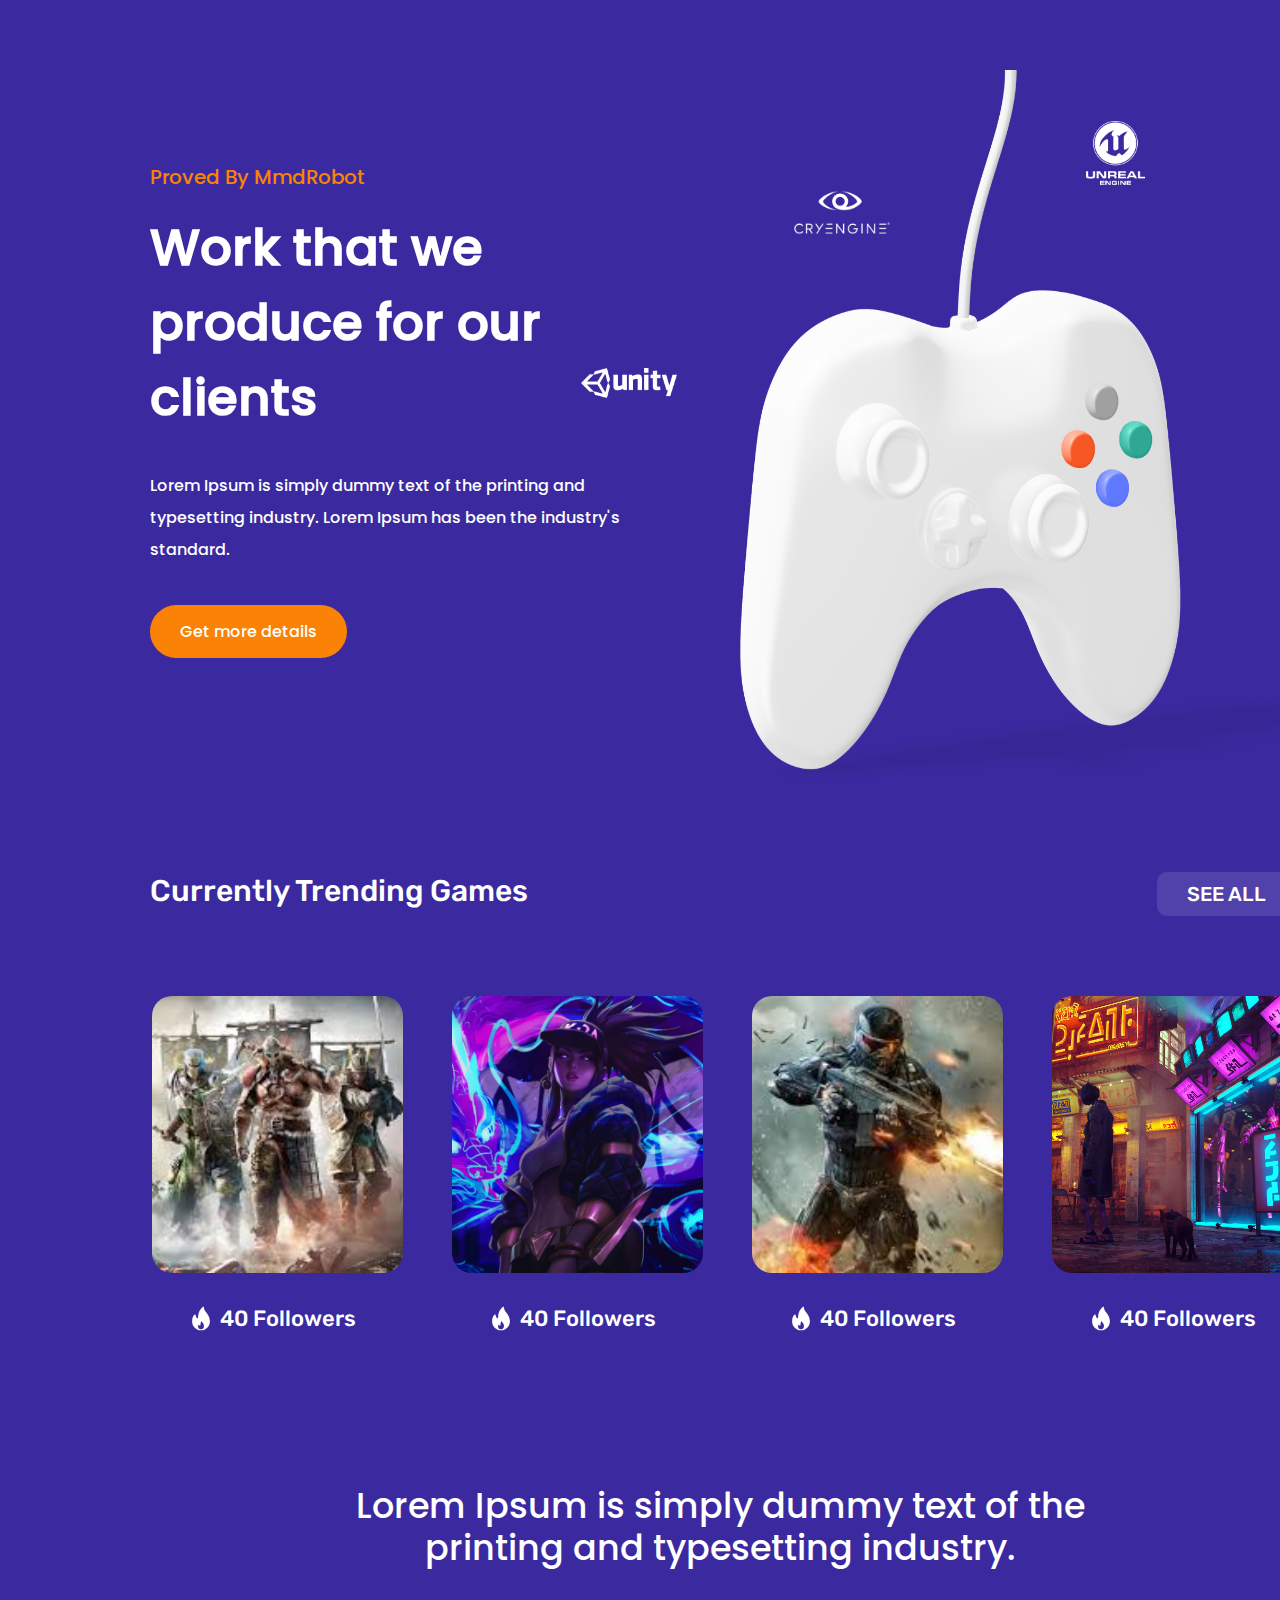
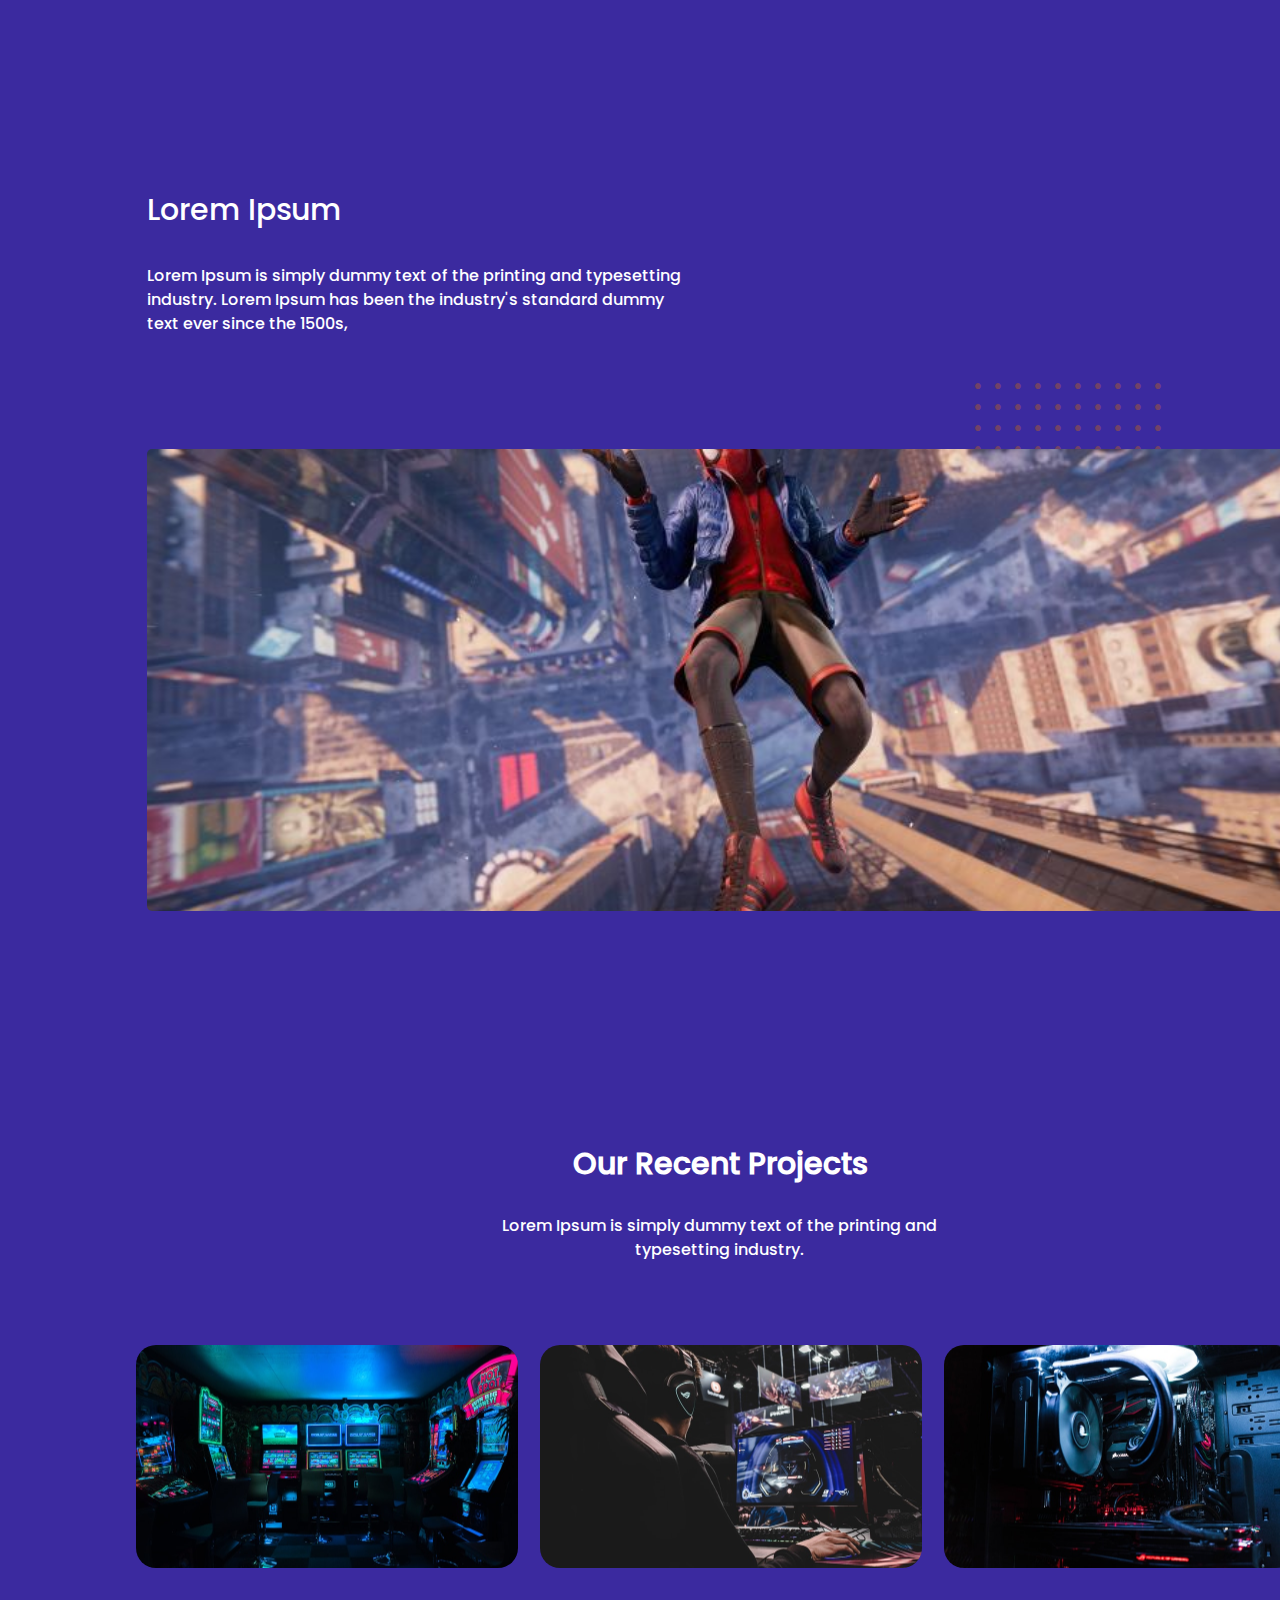
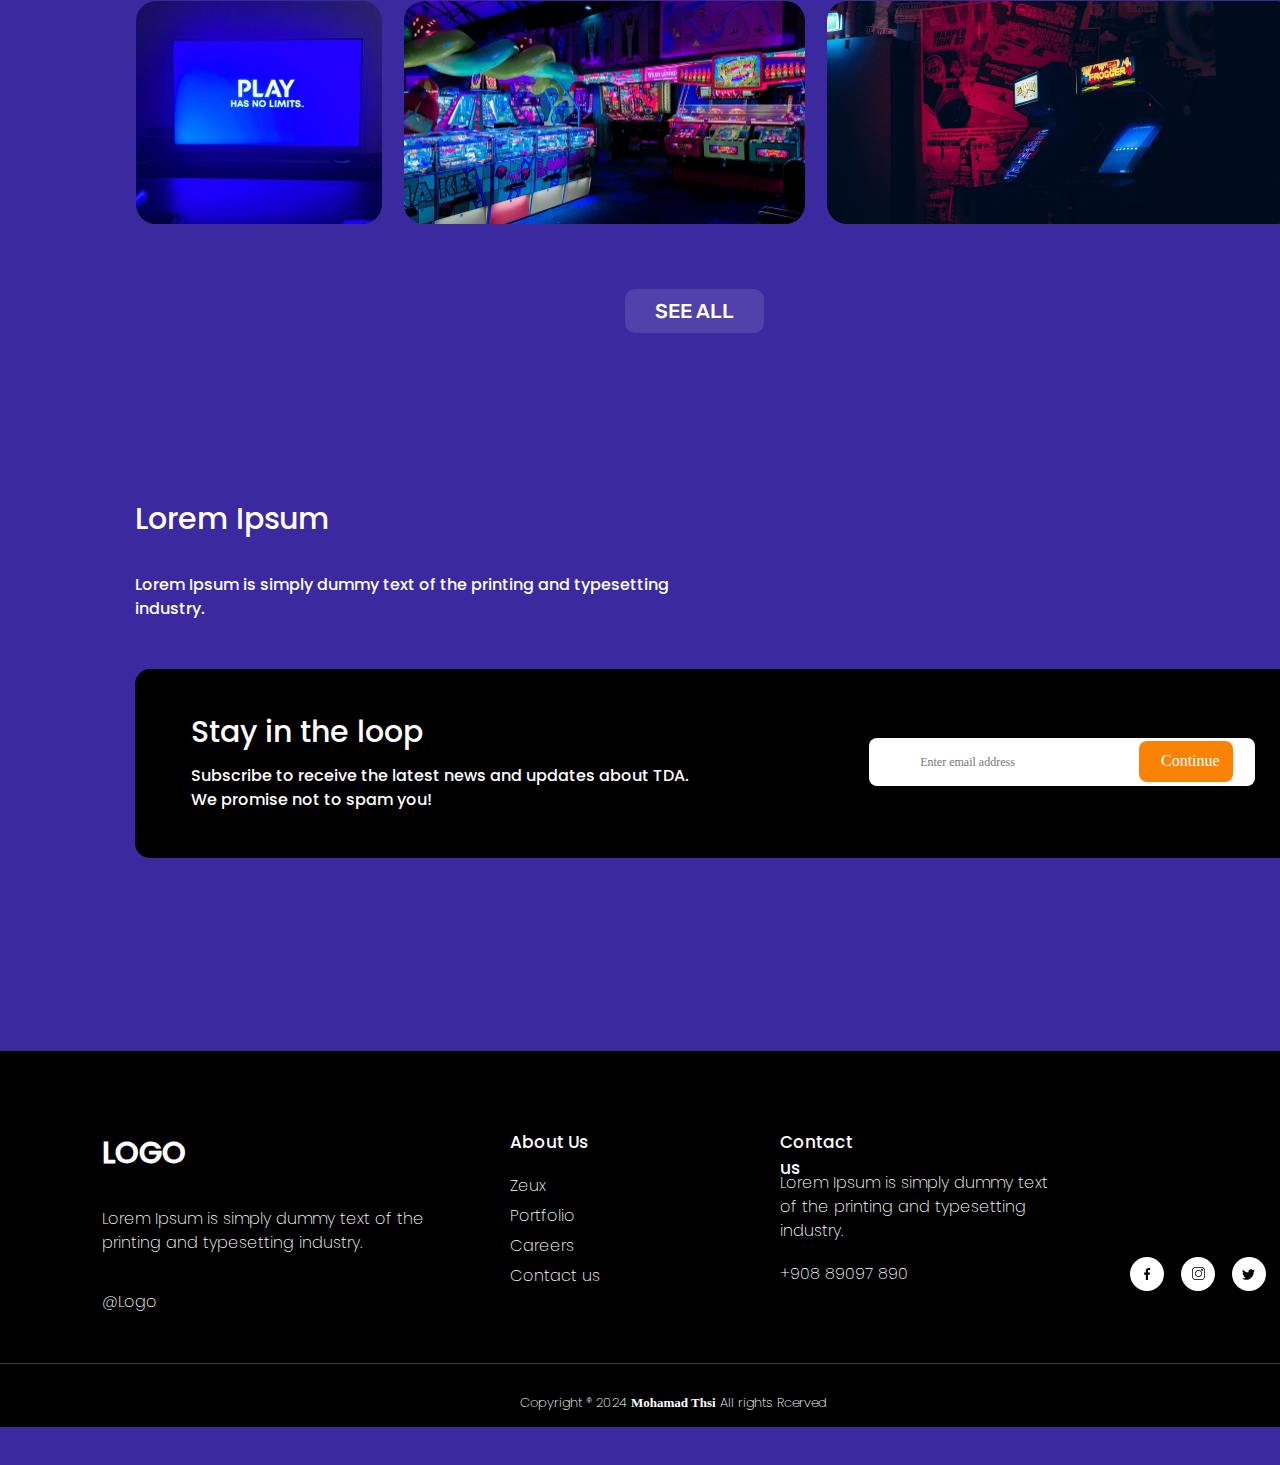
==== index.html @ c3be257c ".pre-content and joy-1 img fixed for sm-md+small changes" ====
<!DOCTYPE html>
<html lang="en">
<head>
    <meta charset="UTF-8"/>
    <meta name="viewport" content="width=device-width, initial-scale=1.0"/>
    <!-- description -->
    <meta name="description" content="html practice, a game website using css for style"/>
    <!-- link style -->
    <link rel="stylesheet" href="https://cdn.jsdelivr.net/npm/bootstrap@5.3.3/dist/css/bootstrap.min.css">
    <link rel="stylesheet" href="styles/style.css">
    <!-- favicon -->
    <link rel="shortcut icon" href="assets/images/joy_stick%201.png" type="image/png">
    <title>GAMiFY</title>
</head>
<body>
<header>
    <!--<div class="container">
        <div class="d-flex justify-content-md-around align-items-center">
            <h1 id="logo" style="font-size: 32px">LOGO</h1>
            <img class="menu-button-md" src="assets/images/document.png" alt="Image">
            <ul class="my-list" style="margin-top: -38px">
                <li class="my-nav"><a href="index.html" style="text-decoration: none; color: white">Home</a>
                    <img class="selected" src="assets/images/active-bar.svg">
                </li>
                <li class="my-nav"><a href="games.html" style="text-decoration: none; color: white">Games</a></li>
                <li class="my-nav">AboutUs</li>
                <li class="my-nav">News</li>
            </ul>
            <p id="theme" style="bottom: 40px">Light</p>
        </div>
    </div>-->
    <!--<img class="selected" src="assets/images/active-bar.svg">-->
    <ul class="my-list" style="margin-top: -38px">
        <li class="my-nav d-none d-lg-block">
            <a href="index.html" style="text-decoration: none; color: white">Home</a>
        </li>
        <li class="my-nav d-none d-lg-block"><a href="games.html" style="text-decoration: none; color: white">Games</a>
        </li>
        <li class="my-nav d-none d-lg-block">AboutUs</li>
        <li class="my-nav d-none d-lg-block">News</li>
    </ul>
    <p id="theme" style="bottom: 40px">Light</p>
</header>

<div class="pre-sm-md pre-content">
    <p class="sp-md sp-sm" id="sponsoring" style="font-weight: 500">Proved By MmdRobot</p>
    <h1 id="heading" style="font-weight: bold; line-height: 1.5;">Work that we produce for our clients</h1>
    <section>Lorem Ipsum is simply dummy text of the printing and typesetting industry. Lorem Ipsum has been the
        industry's standard.
    </section>
    <a href="games.html" class="more-sm more-details">Get more details</a>
</div>

<img class="d-none d-lg-inline" src="assets/images/unity%201.png" alt="unity-1" id="unity-1">
<img class="d-none d-lg-inline" src="assets/images/cry%201.png" alt="cry-1" id="cry-1">
<img class="d-none d-lg-inline" src="assets/images/unreal%201.png" alt="unreal-1" id="unreal-1">
<img class="d-none d-md-inline joy-1" src="assets/images/joy_stick%201.png" alt="joy-1" id="joy-1">

<div class="trend">
    <p id="trend-text">Currently Trending Games</p>
    <a href="#" class="more trend-more">SEE ALL</a>
</div>

<div class="trending-games">
    <ul>
        <li>
            <img src="assets/images/trend1.jpg" alt="game1" class="trend-game-img">
            <article>
                <img src="assets/images/Vector.svg" alt="fire" class="fire">
                <p class="followers">40 Followers</p>
            </article>
        </li>
        <li>
            <img src="assets/images/trend2.jpg" alt="game2" class="trend-game-img">
            <article>
                <img src="assets/images/Vector.svg" alt="fire" class="fire">
                <p class="followers">40 Followers</p>
            </article>
        </li>
        <li>
            <img src="assets/images/trend3.jpg" alt="game3" class="trend-game-img">
            <article>
                <img src="assets/images/Vector.svg" alt="fire" class="fire">
                <p class="followers">40 Followers</p>
            </article>
        </li>
        <li>
            <img src="assets/images/trend4.jpg" alt="game4" class="trend-game-img" style="margin-right: 0;">
            <article>
                <img src="assets/images/Vector.svg" alt="fire" class="fire">
                <p class="followers">40 Followers</p>
            </article>
        </li>
    </ul>
</div>

<h1 class="middle-text">Lorem Ipsum is simply dummy text of the printing and typesetting industry.</h1>
<div class="textbox">
    <p class="head">Lorem Ipsum</p>
    <p class="paragraph">Lorem Ipsum is simply dummy text of the printing and typesetting industry. Lorem Ipsum has been
        the industry's standard dummy text ever since the 1500s,</p>
</div>

<div class="random-dots">
    <p class="dot">. . . . . . . . . .</p>
    <p class="dot">. . . . . . . . . .</p>
    <p class="dot">. . . . . . . . . .</p>
    <p class="dot">. . . . . . . . . .</p>
    <p class="dot">. . . . . . . . . .</p>
    <p class="dot">. . . . . . . . . .</p>
</div>
<img src="assets/images/spiderman.jpg" alt="spiderman" class="middle-page-img">

<div class="last-content">
    <main class="textbox">
        <h1 class="head" style="font-weight: 700">Our Recent Projects</h1>
        <section class="paragraph">Lorem Ipsum is simply dummy text of the printing and typesetting industry.</section>
    </main>
    <div class="last-content-img">
        <section class="first-row">
            <img src="assets/images/project1.jpg" alt="1" id="img1">
            <img src="assets/images/project2.jpg" alt="2" id="img2">
            <img src="assets/images/project3.jpg" alt="3" id="img3">
        </section>
        <section class="sec-row">
            <img src="assets/images/project4.jpg" alt="4" id="img4">
            <img src="assets/images/project5.jpg" alt="5" id="img5">
            <img src="assets/images/project6.jpg" alt="6" id="img6">
        </section>
    </div>
    <a href="#" class="more last-content-more-detail">SEE ALL</a>
</div>

<div class="my-container">
    <div class="textbox" id="txt-1">
        <p class="head">Lorem Ipsum</p>
        <p class="paragraph">Lorem Ipsum is simply dummy text of the printing and typesetting industry.</p>
    </div>

    <div class="my-box">
        <section class="textbox" id="txt1">
            <p class="head alternate">Stay in the loop</p>
            <p class="paragraph">Subscribe to receive the latest news and updates about TDA.<br> We promise not to spam
                you!</p>
        </section>

        <div class="email">
            <form action="#">
                <label for="email">
                    <input type="email" name="email" id="email" class="write" placeholder="Enter email address"
                           style="font-size: 12px">
                </label>
                <input type="submit" value="Continue" class="my-btn">
            </form>
        </div>
    </div>
</div>

<footer>
    <div class="footer-coloumns">
        <ul class="footer-col">
            <li class="head" style="font-weight: bold">LOGO</li>
            <li class="paragrapgh phg-1">Lorem Ipsum is simply dummy text of the printing and typesetting industry.</li>
            <li class="paragrapgh phg-2">@Logo</li>
        </ul>
        <ul class="footer-sec-col">
            <li class="head alternate-2">About Us</li>
            <li class="paragraph phg-3">Zeux</li>
            <li class="paragraph phg-3">Portfolio</li>
            <li class="paragraph phg-3">Careers</li>
            <li class="paragraph phg-3">Contact us</li>
        </ul>
        <ul class="footer-third-col">
            <li class="head alternate-2 alter-size">Contact us</li>
            <li class="paragraph phg-4">Lorem Ipsum is simply dummy text of the printing and typesetting industry.</li>
            <li class="paragraph phg-5">+908 89097 890</li>
        </ul>
        <div class="footer-fourth-col">
            <svg class="facebook" width="62" height="62" viewBox="0 0 62 62" fill="none"
                 xmlns="http://www.w3.org/2000/svg">
                <g filter="url(#filter0_d_7_2706)">
                    <circle cx="31.0007" cy="27" r="17" fill="white"/>
                </g>
                <g clip-path="url(#clip0_7_2706)">
                    <path d="M32.9992 22.9925H34.0947V21.0845C33.9057 21.0585 33.2557 21 32.4987 21C30.9192 21 29.8372 21.9935 29.8372 23.8195V25.5H28.0942V27.633H29.8372V33H31.9742V27.6335H33.6467L33.9122 25.5005H31.9737V24.031C31.9742 23.4145 32.1402 22.9925 32.9992 22.9925Z"
                          fill="black"/>
                </g>
                <defs>
                    <filter id="filter0_d_7_2706" x="0.000732422" y="0" width="62" height="62"
                            filterUnits="userSpaceOnUse" color-interpolation-filters="sRGB">
                        <feFlood flood-opacity="0" result="BackgroundImageFix"/>
                        <feColorMatrix in="SourceAlpha" type="matrix" values="0 0 0 0 0 0 0 0 0 0 0 0 0 0 0 0 0 0 127 0"
                                       result="hardAlpha"/>
                        <feOffset dy="4"/>
                        <feGaussianBlur stdDeviation="7"/>
                        <feColorMatrix type="matrix" values="0 0 0 0 0 0 0 0 0 0 0 0 0 0 0 0 0 0 0.15 0"/>
                        <feBlend mode="normal" in2="BackgroundImageFix" result="effect1_dropShadow_7_2706"/>
                        <feBlend mode="normal" in="SourceGraphic" in2="effect1_dropShadow_7_2706" result="shape"/>
                    </filter>
                    <clipPath id="clip0_7_2706">
                        <rect width="12" height="12" fill="white" transform="translate(25.0007 21)"/>
                    </clipPath>
                </defs>
            </svg>
            <svg class="instagram" width="62" height="62" viewBox="0 0 62 62" fill="none"
                 xmlns="http://www.w3.org/2000/svg">
                <g filter="url(#filter0_d_7_2710)">
                    <circle cx="31.0007" cy="27" r="17" fill="white"/>
                </g>
                <g clip-path="url(#clip0_7_2710)">
                    <path d="M34.4817 20H28.5197C26.5793 20 25.0007 21.5786 25.0007 23.519V29.4811C25.0007 31.4214 26.5793 33 28.5197 33H34.4818C36.4221 33 38.0007 31.4214 38.0007 29.4811V23.519C38.0007 21.5786 36.4221 20 34.4817 20V20ZM37.2386 29.4811C37.2386 31.0012 36.0019 32.2379 34.4817 32.2379H28.5197C26.9995 32.2379 25.7628 31.0012 25.7628 29.4811V23.519C25.7628 21.9988 26.9995 20.7621 28.5197 20.7621H34.4818C36.0019 20.7621 37.2386 21.9988 37.2386 23.519V29.4811Z"
                          fill="black"/>
                    <path d="M31.5006 22.9454C29.5406 22.9454 27.946 24.54 27.946 26.5C27.946 28.46 29.5406 30.0546 31.5006 30.0546C33.4607 30.0546 35.0552 28.46 35.0552 26.5C35.0552 24.54 33.4607 22.9454 31.5006 22.9454ZM31.5006 29.2925C29.9609 29.2925 28.7082 28.0398 28.7082 26.5C28.7082 24.9603 29.9609 23.7075 31.5006 23.7075C33.0404 23.7075 34.2931 24.9603 34.2931 26.5C34.2931 28.0398 33.0404 29.2925 31.5006 29.2925Z"
                          fill="black"/>
                    <path d="M35.1402 21.683C34.561 21.683 34.0898 22.1543 34.0898 22.7334C34.0898 23.3126 34.561 23.7838 35.1402 23.7838C35.7194 23.7838 36.1906 23.3126 36.1906 22.7334C36.1906 22.1542 35.7194 21.683 35.1402 21.683ZM35.1402 23.0216C34.9813 23.0216 34.852 22.8923 34.852 22.7334C34.852 22.5744 34.9813 22.4452 35.1402 22.4452C35.2992 22.4452 35.4285 22.5744 35.4285 22.7334C35.4285 22.8923 35.2992 23.0216 35.1402 23.0216Z"
                          fill="black"/>
                </g>
                <defs>
                    <filter id="filter0_d_7_2710" x="0.000732422" y="0" width="62" height="62"
                            filterUnits="userSpaceOnUse" color-interpolation-filters="sRGB">
                        <feFlood flood-opacity="0" result="BackgroundImageFix"/>
                        <feColorMatrix in="SourceAlpha" type="matrix" values="0 0 0 0 0 0 0 0 0 0 0 0 0 0 0 0 0 0 127 0"
                                       result="hardAlpha"/>
                        <feOffset dy="4"/>
                        <feGaussianBlur stdDeviation="7"/>
                        <feColorMatrix type="matrix" values="0 0 0 0 0 0 0 0 0 0 0 0 0 0 0 0 0 0 0.15 0"/>
                        <feBlend mode="normal" in2="BackgroundImageFix" result="effect1_dropShadow_7_2710"/>
                        <feBlend mode="normal" in="SourceGraphic" in2="effect1_dropShadow_7_2710" result="shape"/>
                    </filter>
                    <clipPath id="clip0_7_2710">
                        <rect width="13" height="13" fill="white" transform="translate(25.0007 20)"/>
                    </clipPath>
                </defs>
            </svg>
            <svg class="twitter" width="62" height="62" viewBox="0 0 62 62" fill="none"
                 xmlns="http://www.w3.org/2000/svg">
                <g filter="url(#filter0_d_7_2717)">
                    <circle cx="31.0007" cy="27" r="17" fill="white"/>
                </g>
                <g clip-path="url(#clip0_7_2717)">
                    <path d="M37.0007 23.4692C36.5173 23.6812 36.0022 23.8218 35.4651 23.8901C36.0176 23.5602 36.4393 23.0418 36.6375 22.417C36.1224 22.7241 35.5537 22.9411 34.9475 23.0621C34.4584 22.5413 33.7613 22.2188 33.0008 22.2188C31.5253 22.2188 30.3374 23.4164 30.3374 24.8846C30.3374 25.0958 30.3553 25.2989 30.3992 25.4923C28.1835 25.3842 26.2229 24.3223 24.9059 22.7046C24.6759 23.1036 24.541 23.5602 24.541 24.0518C24.541 24.9748 25.0164 25.7929 25.7249 26.2666C25.2967 26.2585 24.8766 26.1342 24.5207 25.9384C24.5207 25.9465 24.5207 25.9571 24.5207 25.9676C24.5207 27.2627 25.4445 28.3385 26.656 28.5863C26.439 28.6456 26.2026 28.6741 25.9572 28.6741C25.7866 28.6741 25.6144 28.6643 25.4527 28.6286C25.798 29.684 26.7779 30.4599 27.943 30.4851C27.0362 31.1944 25.8849 31.6218 24.6385 31.6218C24.42 31.6218 24.2104 31.6121 24.0007 31.5852C25.1813 32.3466 26.5804 32.7812 28.0892 32.7812C32.9935 32.7812 35.6747 28.7188 35.6747 25.1974C35.6747 25.0796 35.6707 24.9658 35.665 24.8529C36.1939 24.4775 36.6384 24.0087 37.0007 23.4692Z"
                          fill="black"/>
                </g>
                <defs>
                    <filter id="filter0_d_7_2717" x="0.000732422" y="0" width="62" height="62"
                            filterUnits="userSpaceOnUse" color-interpolation-filters="sRGB">
                        <feFlood flood-opacity="0" result="BackgroundImageFix"/>
                        <feColorMatrix in="SourceAlpha" type="matrix" values="0 0 0 0 0 0 0 0 0 0 0 0 0 0 0 0 0 0 127 0"
                                       result="hardAlpha"/>
                        <feOffset dy="4"/>
                        <feGaussianBlur stdDeviation="7"/>
                        <feColorMatrix type="matrix" values="0 0 0 0 0 0 0 0 0 0 0 0 0 0 0 0 0 0 0.15 0"/>
                        <feBlend mode="normal" in2="BackgroundImageFix" result="effect1_dropShadow_7_2717"/>
                        <feBlend mode="normal" in="SourceGraphic" in2="effect1_dropShadow_7_2717" result="shape"/>
                    </filter>
                    <clipPath id="clip0_7_2717">
                        <rect width="13" height="13" fill="white" transform="translate(24.0007 21)"/>
                    </clipPath>
                </defs>
            </svg>
            <svg class="linkedin" width="62" height="62" viewBox="0 0 62 62" fill="none"
                 xmlns="http://www.w3.org/2000/svg">
                <g filter="url(#filter0_d_7_2724)">
                    <circle cx="31.0007" cy="27" r="17" fill="white"/>
                </g>
                <g clip-path="url(#clip0_7_2724)">
                    <path d="M35.9981 32V31.9996H36.0008V27.9653C36.0008 25.9917 35.5759 24.4714 33.2687 24.4714C32.1595 24.4714 31.4152 25.0801 31.1113 25.6571H31.0792V24.6557H28.8916V31.9996H31.1695V28.3631C31.1695 27.4057 31.351 26.4799 32.5367 26.4799C33.705 26.4799 33.7224 27.5725 33.7224 28.4246V32H35.9981Z"
                          fill="black"/>
                    <path d="M25.1821 24.6561H27.4628V32H25.1821V24.6561Z" fill="black"/>
                    <path d="M26.3216 21C25.5924 21 25.0007 21.5917 25.0007 22.3209C25.0007 23.0501 25.5924 23.6542 26.3216 23.6542C27.0509 23.6542 27.6426 23.0501 27.6426 22.3209C27.6421 21.5917 27.0504 21 26.3216 21V21Z"
                          fill="black"/>
                </g>
                <defs>
                    <filter id="filter0_d_7_2724" x="0.000732422" y="0" width="62" height="62"
                            filterUnits="userSpaceOnUse" color-interpolation-filters="sRGB">
                        <feFlood flood-opacity="0" result="BackgroundImageFix"/>
                        <feColorMatrix in="SourceAlpha" type="matrix" values="0 0 0 0 0 0 0 0 0 0 0 0 0 0 0 0 0 0 127 0"
                                       result="hardAlpha"/>
                        <feOffset dy="4"/>
                        <feGaussianBlur stdDeviation="7"/>
                        <feColorMatrix type="matrix" values="0 0 0 0 0 0 0 0 0 0 0 0 0 0 0 0 0 0 0.15 0"/>
                        <feBlend mode="normal" in2="BackgroundImageFix" result="effect1_dropShadow_7_2724"/>
                        <feBlend mode="normal" in="SourceGraphic" in2="effect1_dropShadow_7_2724" result="shape"/>
                    </filter>
                    <clipPath id="clip0_7_2724">
                        <rect width="11" height="11" fill="white" transform="translate(25.0007 21)"/>
                    </clipPath>
                </defs>
            </svg>
        </div>
    </div>
    <hr class="custom-hr">
    <p class="copy">Copyright ® 2024 <span class="copy-head">Mohamad Thsi</span> All rights Rcerved</p>
</footer>
</body>
</html>
---- styles/style.css ----
/* 1. don't modify this style */
* {
    padding: 0;
    margin: 0;

    box-sizing: border-box;
}

/* 2. we use :root for default variables */
:root {
    /* --"somekey-attr": "somevalue" i.e : */
    --primary: #3B2A9F;
    --primary-100: #5141AA;
    --bg-gradiant: #3B2A9F;
    --secondary: #FA8305;
    --brown: #1C140F;
    --black-700: #000;
}

@font-face {
    font-family: Poppins-ExLight;
    src: url("/assets/fonts/someFont/Poppins-ExtraLight.ttf");
}

@font-face {
    font-family: Poppins-medium;
    src: url("/assets/fonts/Poppins-Medium.ttf") format('truetype');
}

@font-face {
    font-family: Poppins-bold;
    src: url("/assets/fonts/Poppins-Bold.ttf") format('truetype');
}

@font-face {
    font-family: Poppins-semi-Bold;
    src: url("/assets/fonts/Poppins-SemiBold.ttf") format('truetype');
}

@font-face {
    font-family: Poppins-light;
    src: url("/assets/fonts/Poppins-Light.ttf");
}

@font-face {
    font-family: Rubik;
    src: url("/assets/fonts/static/Rubik-Medium.ttf");
}

body {
    font-family: Poppins-medium, serif;
    background-color: var(--bg-gradiant);
    color: white;
    width: 1440px;
    margin: 0 auto;
}

.joy-1 {
    position: absolute;
    height: 710px;
    width: 634px;
    left: 740px;
    top: 70px;
}

#unity-1 {
    position: relative;
    bottom: 250px;
    width: 96px;
    height: 30px;
    right: 100px;
}

#cry-1 {
    width: 101px;
    height: 99px;
    position: relative;
    bottom: 420px;
    left: 10px;
}

#unreal-1 {
    width: 59px;
    height: 64px;
    position: relative;
    bottom: 480px;
    left: 200px;
}

header {
    height: 100px;
}

#logo {
    font-family: Poppins-bold;
    width: 81.93px;
    height: 45px;
    margin-top: 25px;
    margin-left: 60px;
    color: white;
    display: flex;
}

.my-list {
    display: flex;
    margin-left: 675px;
    width: 505.41px;
    height: 24.2px;
}

.my-nav {
    font-family: Poppins-ExLight;
    display: inline;
    color: white;
    margin-right: 88px;
    width: 140px;
    height: 41.34px;
}

.selected{
    position: relative;
    bottom: 12px;
    right: 14px;
}

#theme {
    width: 81px;
    height: 20px;
    padding: 10px 25px;
    border-radius: 6px;
    display: inline;
    position: relative;
    left: 1247px;
    bottom: 25px;
    font-size: 13px;
    color: white;
    background-color: var(--secondary);
    font-family: Poppins-ExLight;
}

.pre-content {
    margin-top: 100px;
    margin-left: 150px;
    width: 527px;
    height: 510px;
    display: inline-block;
}

#sponsoring {
    color: var(--secondary);
    margin-bottom: 18px;
    font-size: 20px;
}

#heading {
    width: 480px;
    height: 235px;
    font-size: 50px;
}

.pre-content section {
    font-size: 16px;
    width: 530px;
    height: 100px;
    margin-top: 25px;
    margin-bottom: 50px;
    padding-right: 50px;
    line-height: 2;
}

.pre-content .more-details {
    font-size: 16px;
    border-radius: 30px;
    color: white;
    padding: 15px 30px;
    background-color: var(--secondary);
    text-decoration: none;
}

.trend {
    margin-top: 180px;
    margin-left: 150px;
    margin-bottom: 60px;
}



#trend-text {
    font-family: Rubik, serif;
    font-size: 30px;
    line-height: 58px;
    display: inline-block;
}

.more {
    font-family: Rubik, serif;
    font-size: 20px;
    padding: 10px 30px;
    border-radius: 10px;
    text-decoration: none;
    color: white;
    background-color: var(--primary-100);
    margin-left: 625px;
}

.trending-games {
    margin-left: 150px;
}

.trending-games li {
    display: inline-block;
    margin-right: 75px;
}

.trend-game-img {
    width: 251px;
    height: 277px;
    border-radius: 20px;
    object-fit: cover;
    object-position: center center;
    transition: opacity 1s ease;
    margin-left: -30px;
}

article {
    display: flex;
    align-items: center;
    margin: 25px 10px;
}

.fire {
    margin-right: 10px;
    margin-top: -17px;
    width: 18px;
    height: 25px;
    transition: transform 1s ease;
}

.followers {
    font-family: Rubik, serif;
    font-size: 22px;
    line-height: 41px;
}

.trending-games article:hover .fire {
    transform: scale(1.2);
    transition: transform 1s ease;
}

.trend-game-img:hover {
    opacity: 0.5;
}

.middle-text {
    font-family: Poppins-medium, serif;
    font-size: 35px;
    text-align: center;
    margin-top: 105px;
    width: 826px;
    height: 132px;
    margin-left: 307px;
}

.textbox {
    width: 545px;
    height: 173px;
    margin-top: 170px;
    margin-left: 147px;
}

.head {
    font-size: 30px;
    margin-bottom: 32px;
}

.paragrapgh {
    font-family: Poppins-ExLight, serif;
    font-size: 16px;
    width: 545px;
    height: 101px;
}

.random-dots {
    color: #DC700059;
    width: 196px;
    height: 154px;
    display: inline-block;
    margin-left: 973px;
    font-size: 40px;
}

.dot {
    height: 20px;
    margin-top: -15px;
}

.middle-page-img {
    width: 1146px;
    height: 462px;
    margin-left: 147px;
    position: relative;
    bottom: 65px;
    object-fit: cover;
    object-position: center center;
    border-radius: 5px;
}

.last-content main {
    width: 497px;
    height: 128px;
    text-align: center;
    margin-left: 471px;
}

.last-content .paragrapgh {
    width: 497px;
    height: 57px;
}

.last-content-img {
    margin: 71px 134px 72px 136px;
}

#img1 {
    width: 382px;
    height: 223px;
    border-radius: 20px;
    margin-right: 18px;
    object-fit: cover;
}

#img2 {
    width: 382px;
    height: 223px;
    border-radius: 20px;
    margin-right: 18px;
    object-fit: cover;
}

#img3 {
    width: 352px;
    height: 223px;
    border-radius: 20px;
    object-fit: cover;
}

.first-row {
    margin-bottom: 33px;

}

#img4 {
    width: 246px;
    height: 223px;
    border-radius: 20px;
    margin-right: 18px;
    object-fit: cover;
}

#img5 {
    width: 401px;
    height: 223px;
    margin-right: 18px;
    border-radius: 20px;
    object-fit: cover;
}

#img6 {
    width: 469px;
    height: 223px;
    border-radius: 20px;
    object-fit: cover;
}

.last-content-more-detail {
    margin-bottom: 105px;
}

.my-container {
    width: 1170px;
    height: 392px;
    margin-left: 135px;
    margin-bottom: 163px;
}

#txt-1 {
    margin-left: unset;
}

.my-box {
    background-color: black;
    width: 1170px;
    height: 189px;
    border-radius: 15px;
}

.my-box .textbox {
    margin: 40px 134px 42px 56px;
    width: 636px;
    height: 107px;
    display: inline-block;
}

.alternate {
    margin-bottom: 10px;
}

.email {
    width: 385.68px;
    height: 48px;
    border-radius: 8px;
    background-color: white;
    margin-left: 734px;
    margin-top: -120px;
}

#email {
    text-align: center;
    font-family: Poppins, serif;
    width: 155px;
    height: 20px;
    margin: 14px 90px 14px 21px;
    border: none;
}

.my-btn {
    font-family: Poppins, serif;
    padding: 8px 13.5px 9px 22px;
    border: none;
    border-radius: 8px;
    color: white;
    background-color: var(--secondary);
}

footer {
    background-color: var(--black-700);
    width: 1440px;
    height: 376px;
}

.footer-coloumns {
    width: 1440px;
    height: 161px;
    padding-top: 79px;
    margin-left: 70px;
}

.footer-col, .footer-sec-col, .footer-third-col, .footer-third-col, .footer-fourth-col {
    list-style: none;
    display: inline-block;
    vertical-align: top;
}

.paragrapgh.phg-1 {
    width: 372px;
    height: 58px;
    margin-bottom: 25px;
}

.paragrapgh.phg-2 {
    width: 196px;
    height: 23px;
}

.alternate-2 {
    font-size: 17px;
    width: 78px;
    height: 26px;
    margin-bottom: 15px;
}

.alter-size {
    width: 94px;
}

.footer-sec-col {
    margin-right: 144px;
}

.phg-3 {
    font-size: 16px;
    line-height: 30px;
    font-family: Poppins-ExLight;
}

.phg-4 {
    width: 282px;
    height: 76px;
    font-family: Poppins-ExLight;
    margin-bottom: 15px;
}

.phg-5 {
    font-family: Poppins-ExLight;
    width: 141px;
    height: 28px;
}

.footer-fourth-col {
    margin-top: 117px;
    margin-left: 50px;
}

.facebook, .instagram, .twitter, .linkedin {
    margin-right: -15px;
}

.copy {
    font-family: Poppins-ExLight;
    width: 323px;
    height: 25px;
    margin: 29px 522px 29px 520px;
    font-size: 13px;
}

.copy-head {
    font-family: Poppins;
    font-weight: bold;
    font-size: 13px;
}

.custom-hr {
    margin-top: 151px;
}

@media (min-width: 768px) and (max-width: 992px){
    .pre-sm-md {
        text-align: center;
        margin-top: 803px;
        margin-left: 525px;
    }
    .sp-md{
        padding-right: 60px;
    }
    .more-sm{
        margin-right: 60px;
    }
    .joy-1{
        left: 545px;
    }
}

@media (max-width: 767.98px){
    .pre-sm-md {
        text-align: center;
        margin-left: 525px;
    }
    .sp-md{
        padding-right: 60px;
    }
    .more-sm{
        margin-right: 60px;
    }
}
/*Full Width (1440px)*/
/*@media (max-width: 1440px) {
    body {
        width: 1440px;
        margin: 0 auto;
    }
}

!* Main width (1140px) *!
@media (max-width: 1140px) {
    body {
        width: 1440px;
        margin: 0 auto;
    }
}*/
/* good luck */
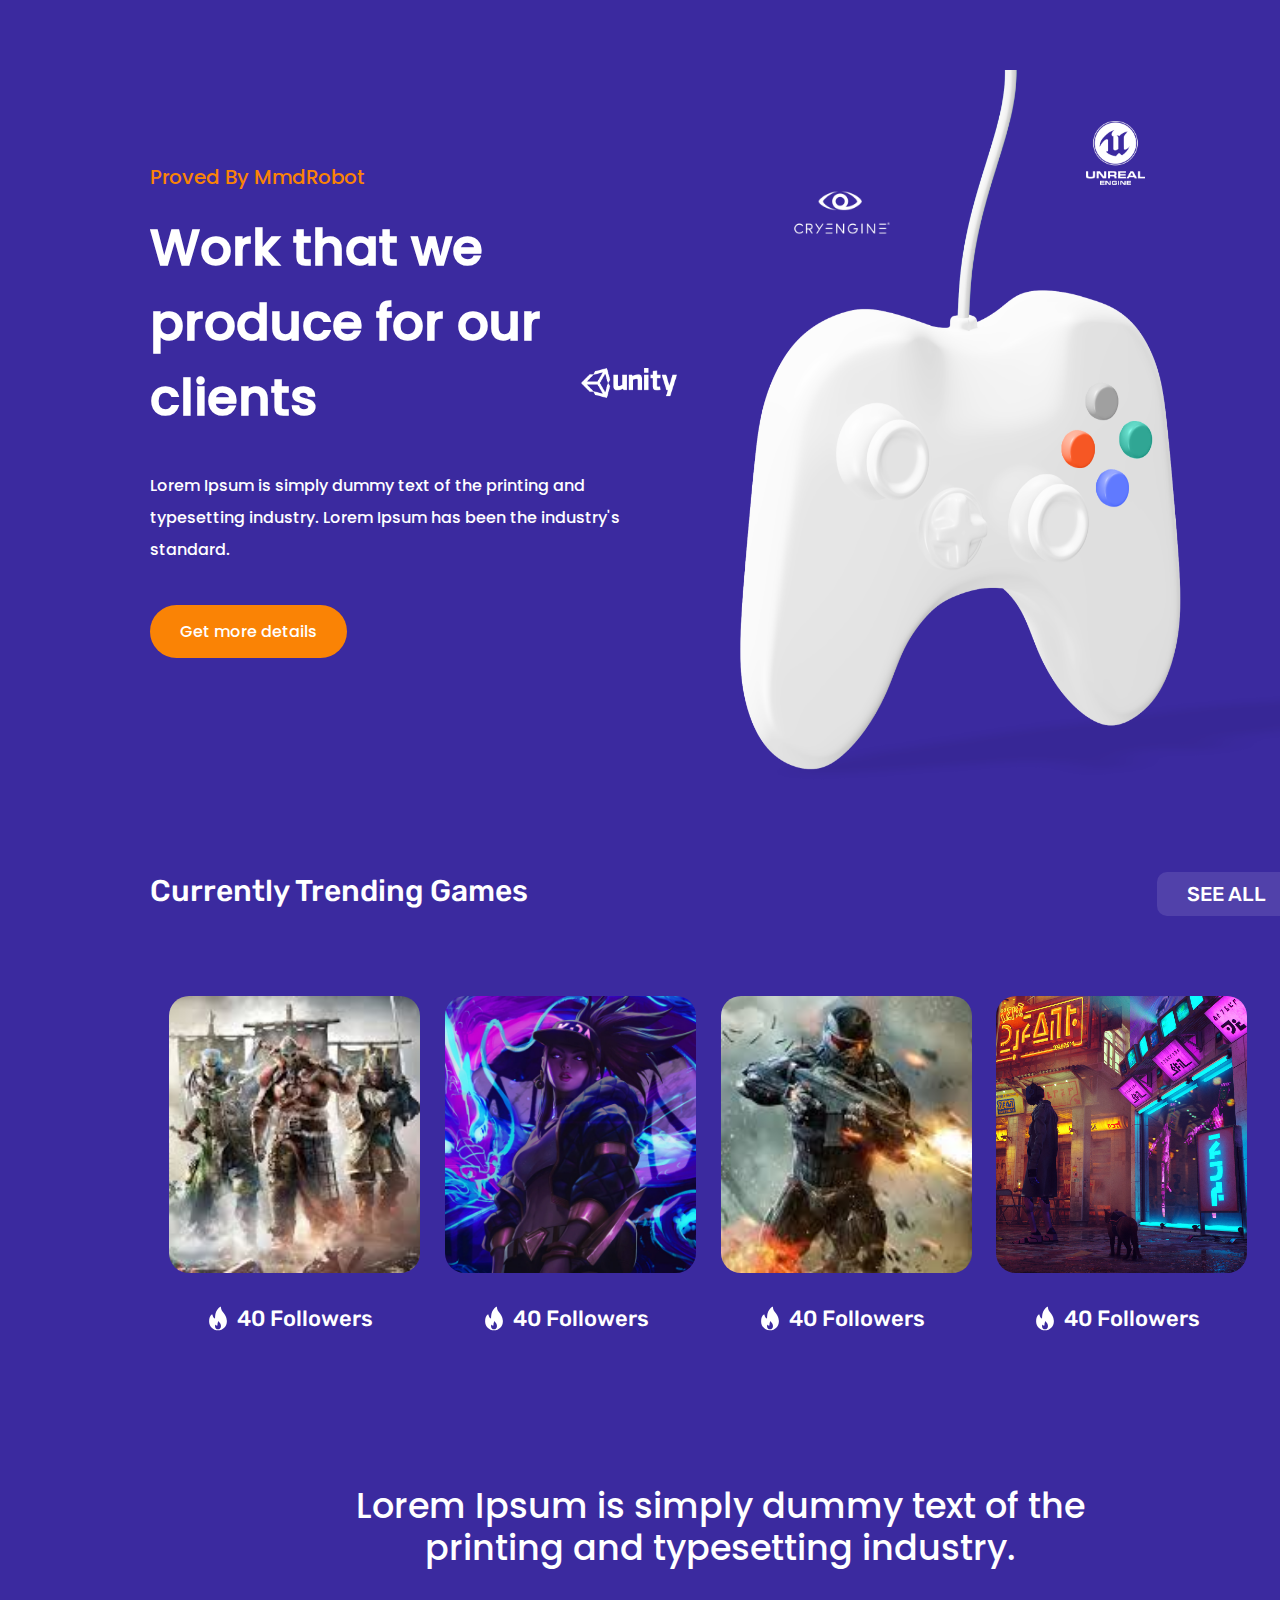
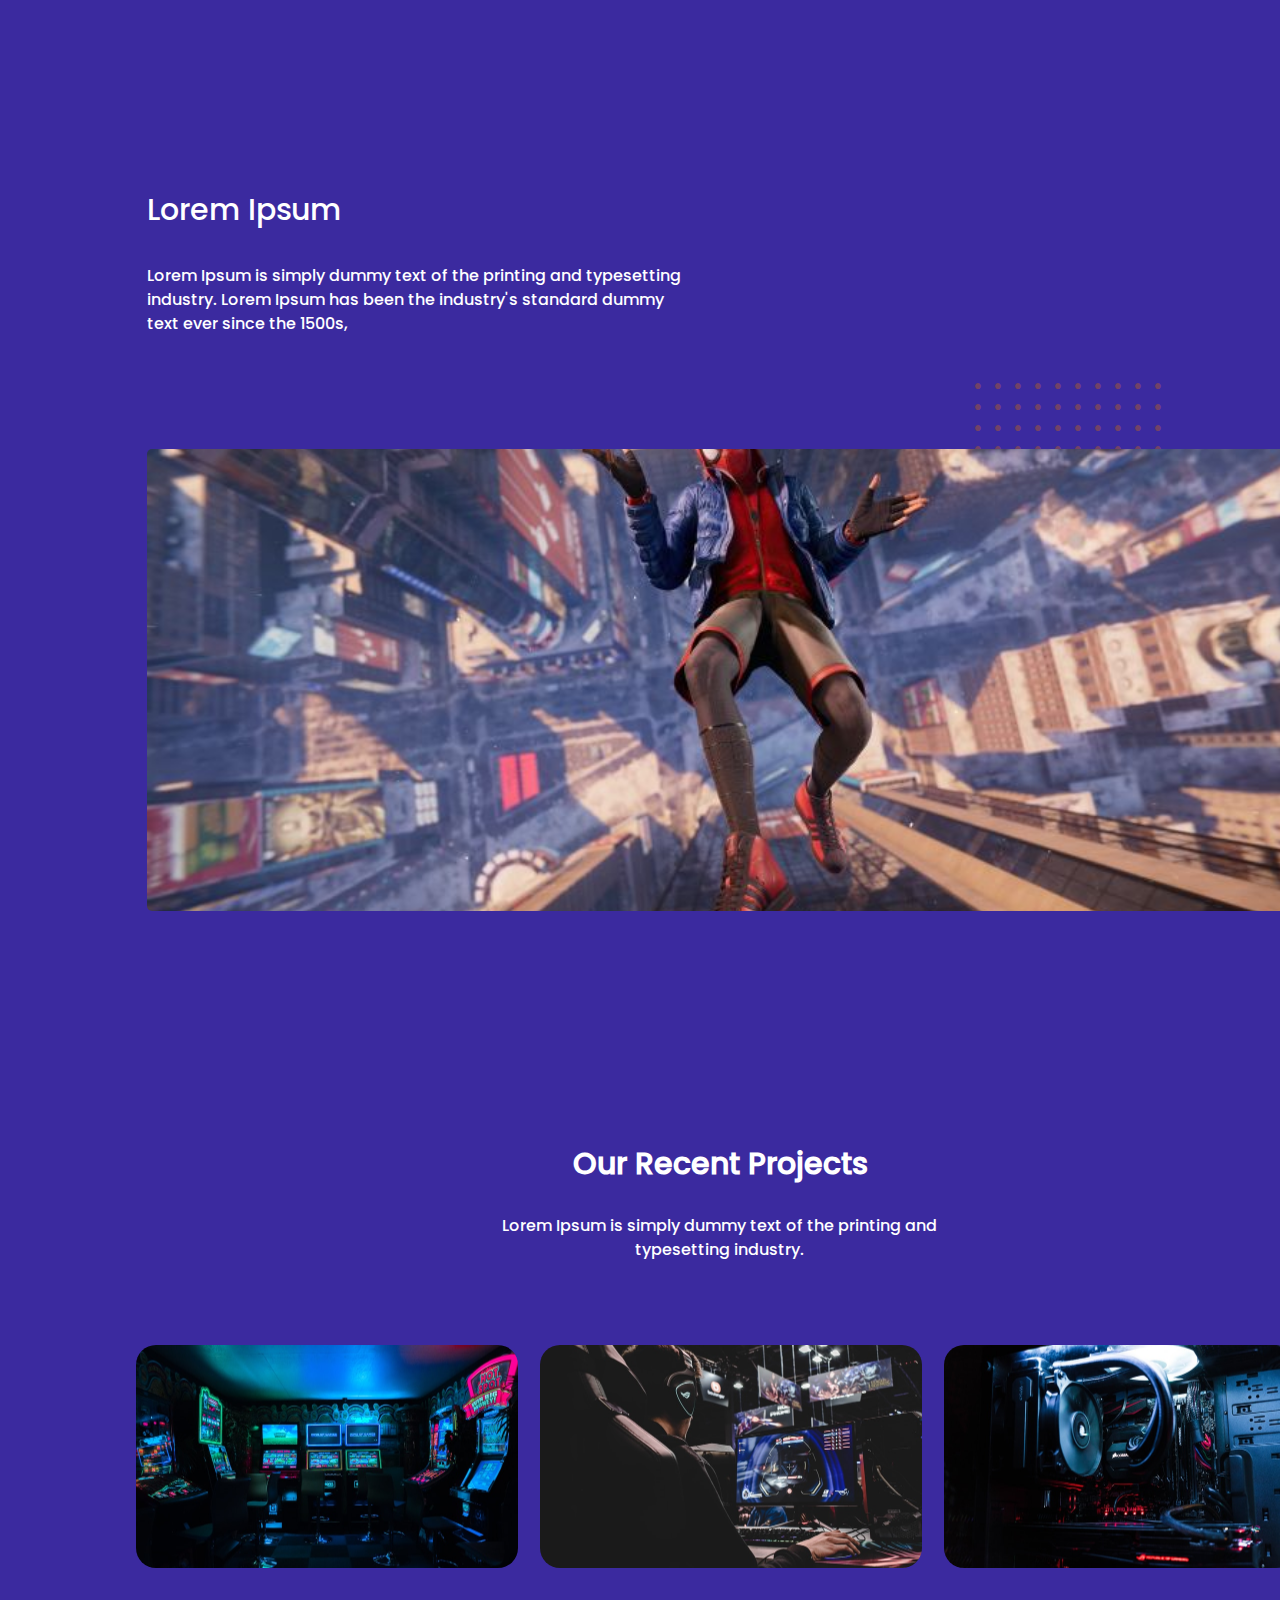
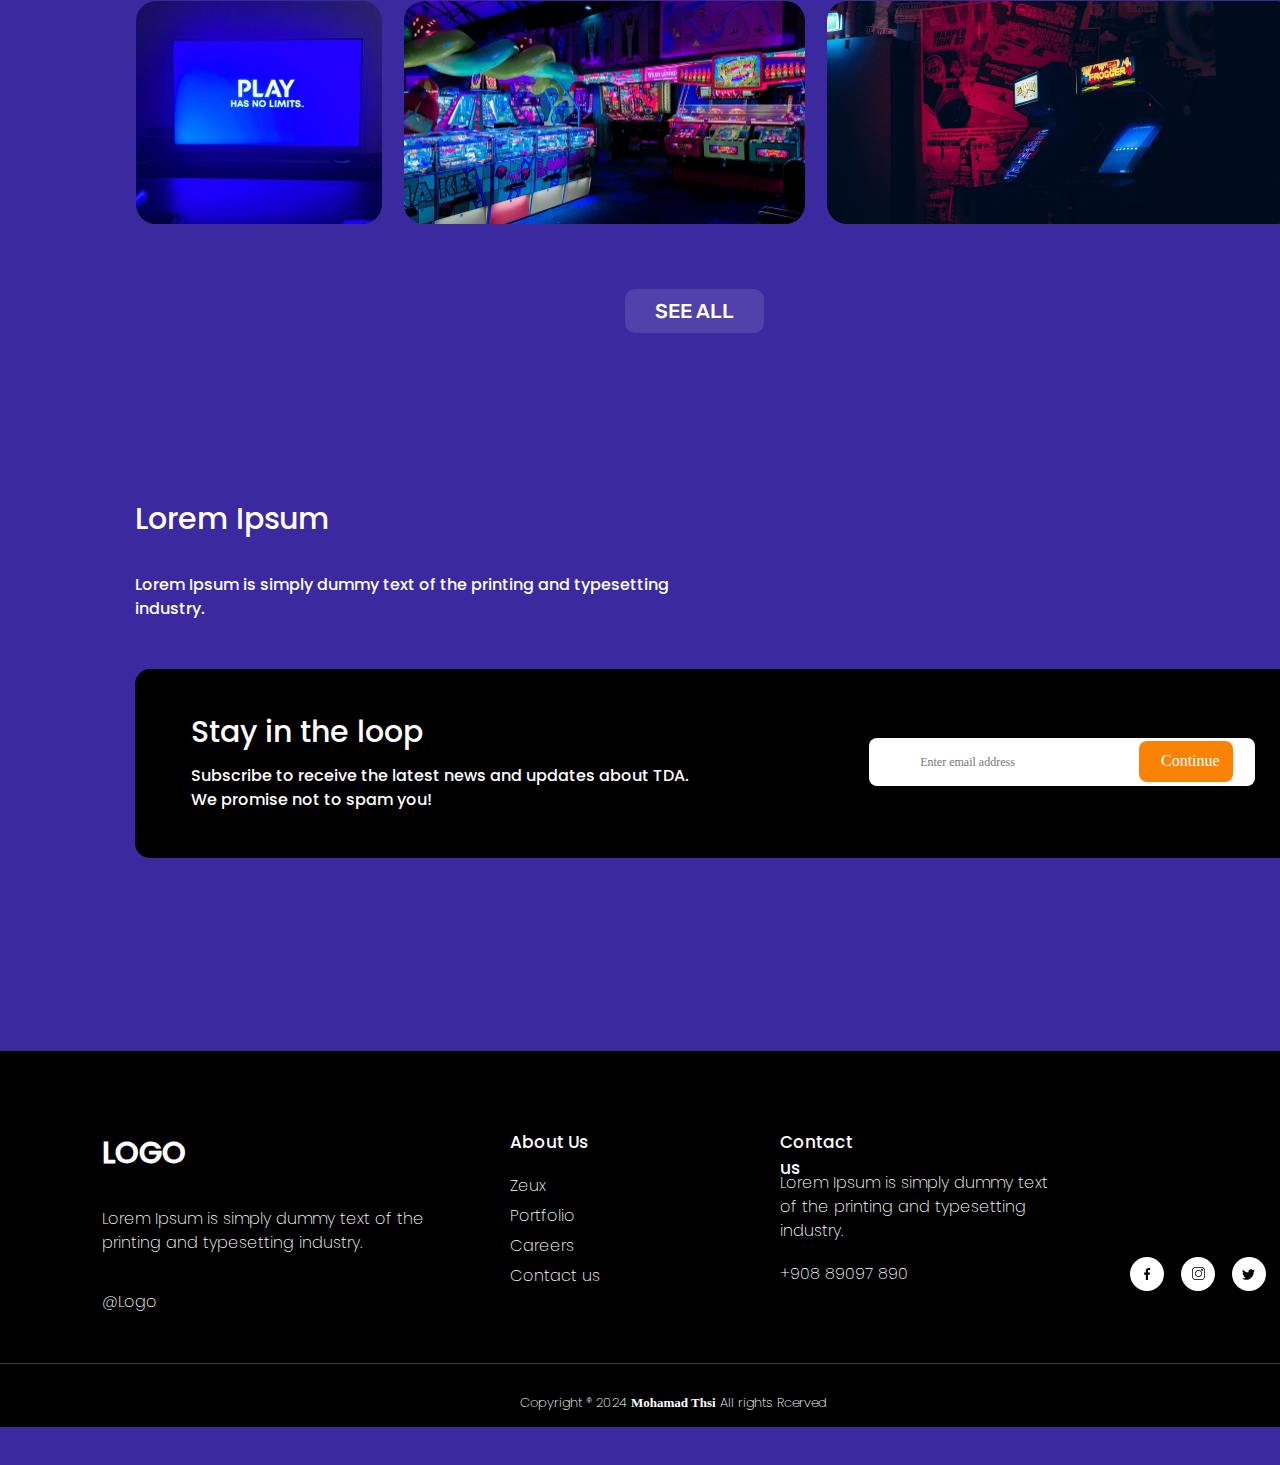
==== commit 7f988f22: ".trending-games responsive" ====
--- a/index.html
+++ b/index.html
@@ -57,41 +57,49 @@
 <img class="d-none d-md-inline joy-1" src="assets/images/joy_stick%201.png" alt="joy-1" id="joy-1">
 
 <div class="trend">
-    <p id="trend-text">Currently Trending Games</p>
-    <a href="#" class="more trend-more">SEE ALL</a>
-</div>
-
-<div class="trending-games">
-    <ul>
-        <li>
-            <img src="assets/images/trend1.jpg" alt="game1" class="trend-game-img">
-            <article>
-                <img src="assets/images/Vector.svg" alt="fire" class="fire">
-                <p class="followers">40 Followers</p>
-            </article>
-        </li>
-        <li>
-            <img src="assets/images/trend2.jpg" alt="game2" class="trend-game-img">
-            <article>
-                <img src="assets/images/Vector.svg" alt="fire" class="fire">
-                <p class="followers">40 Followers</p>
-            </article>
-        </li>
-        <li>
-            <img src="assets/images/trend3.jpg" alt="game3" class="trend-game-img">
-            <article>
-                <img src="assets/images/Vector.svg" alt="fire" class="fire">
-                <p class="followers">40 Followers</p>
-            </article>
-        </li>
-        <li>
-            <img src="assets/images/trend4.jpg" alt="game4" class="trend-game-img" style="margin-right: 0;">
-            <article>
-                <img src="assets/images/Vector.svg" alt="fire" class="fire">
-                <p class="followers">40 Followers</p>
-            </article>
-        </li>
-    </ul>
+    <p class="trend-sm-md" id="trend-text">Currently Trending Games</p>
+    <a href="#" class="more trend-more d-none d-lg-inline">SEE ALL</a>
+</div>
+
+<div class="container">
+    <div class="row trending-games">
+        <div class="col-md-6 col-lg-3 element-gap">
+            <div class="trend-game-items">
+                <img src="assets/images/trend1.jpg" alt="game1" class="trend-game-img">
+                <article>
+                    <img src="assets/images/Vector.svg" alt="fire" class="fire">
+                    <p class="followers">40 Followers</p>
+                </article>
+            </div>
+        </div>
+        <div class="col-md-6 col-lg-3 element-gap">
+            <div class="trend-game-items">
+                <img src="assets/images/trend2.jpg" alt="game2" class="trend-game-img">
+                <article>
+                    <img src="assets/images/Vector.svg" alt="fire" class="fire">
+                    <p class="followers">40 Followers</p>
+                </article>
+            </div>
+        </div>
+        <div class="col-md-6 col-lg-3 element-gap">
+            <div class="trend-game-items">
+                <img src="assets/images/trend3.jpg" alt="game3" class="trend-game-img">
+                <article>
+                    <img src="assets/images/Vector.svg" alt="fire" class="fire">
+                    <p class="followers">40 Followers</p>
+                </article>
+            </div>
+        </div>
+        <div class="col-md-6 col-lg-3 element-gap">
+            <div class="trend-game-items">
+                <img src="assets/images/trend4.jpg" alt="game4" class="trend-game-img" style="margin-right: 0;">
+                <article>
+                    <img src="assets/images/Vector.svg" alt="fire" class="fire">
+                    <p class="followers">40 Followers</p>
+                </article>
+            </div>
+        </div>
+    </div>
 </div>
 
 <h1 class="middle-text">Lorem Ipsum is simply dummy text of the printing and typesetting industry.</h1>
--- a/styles/style.css
+++ b/styles/style.css
@@ -523,7 +523,7 @@
     margin-top: 151px;
 }
 
-@media (min-width: 768px) and (max-width: 992px){
+@media (min-width: 768px) and (max-width: 991.98px){
     .pre-sm-md {
         text-align: center;
         margin-top: 803px;
@@ -538,6 +538,9 @@
     .joy-1{
         left: 545px;
     }
+    .trend-sm-md{
+        margin-left: 420px;
+    }
 }
 
 @media (max-width: 767.98px){
@@ -551,20 +554,18 @@
     .more-sm{
         margin-right: 60px;
     }
-}
-/*Full Width (1440px)*/
-/*@media (max-width: 1440px) {
-    body {
-        width: 1440px;
-        margin: 0 auto;
-    }
-}
-
-!* Main width (1140px) *!
-@media (max-width: 1140px) {
-    body {
-        width: 1440px;
-        margin: 0 auto;
-    }
-}*/
-/* good luck */
+    .trend-sm-md{
+        margin-left: 420px;
+    }
+    .element-gap {
+        display: flex;
+        align-items: center;
+        justify-content: center;
+    }
+}
+
+@media (min-width: 992px) and (max-width: 1440px){
+    .trending-games{
+        margin-left: 25px;
+    }
+}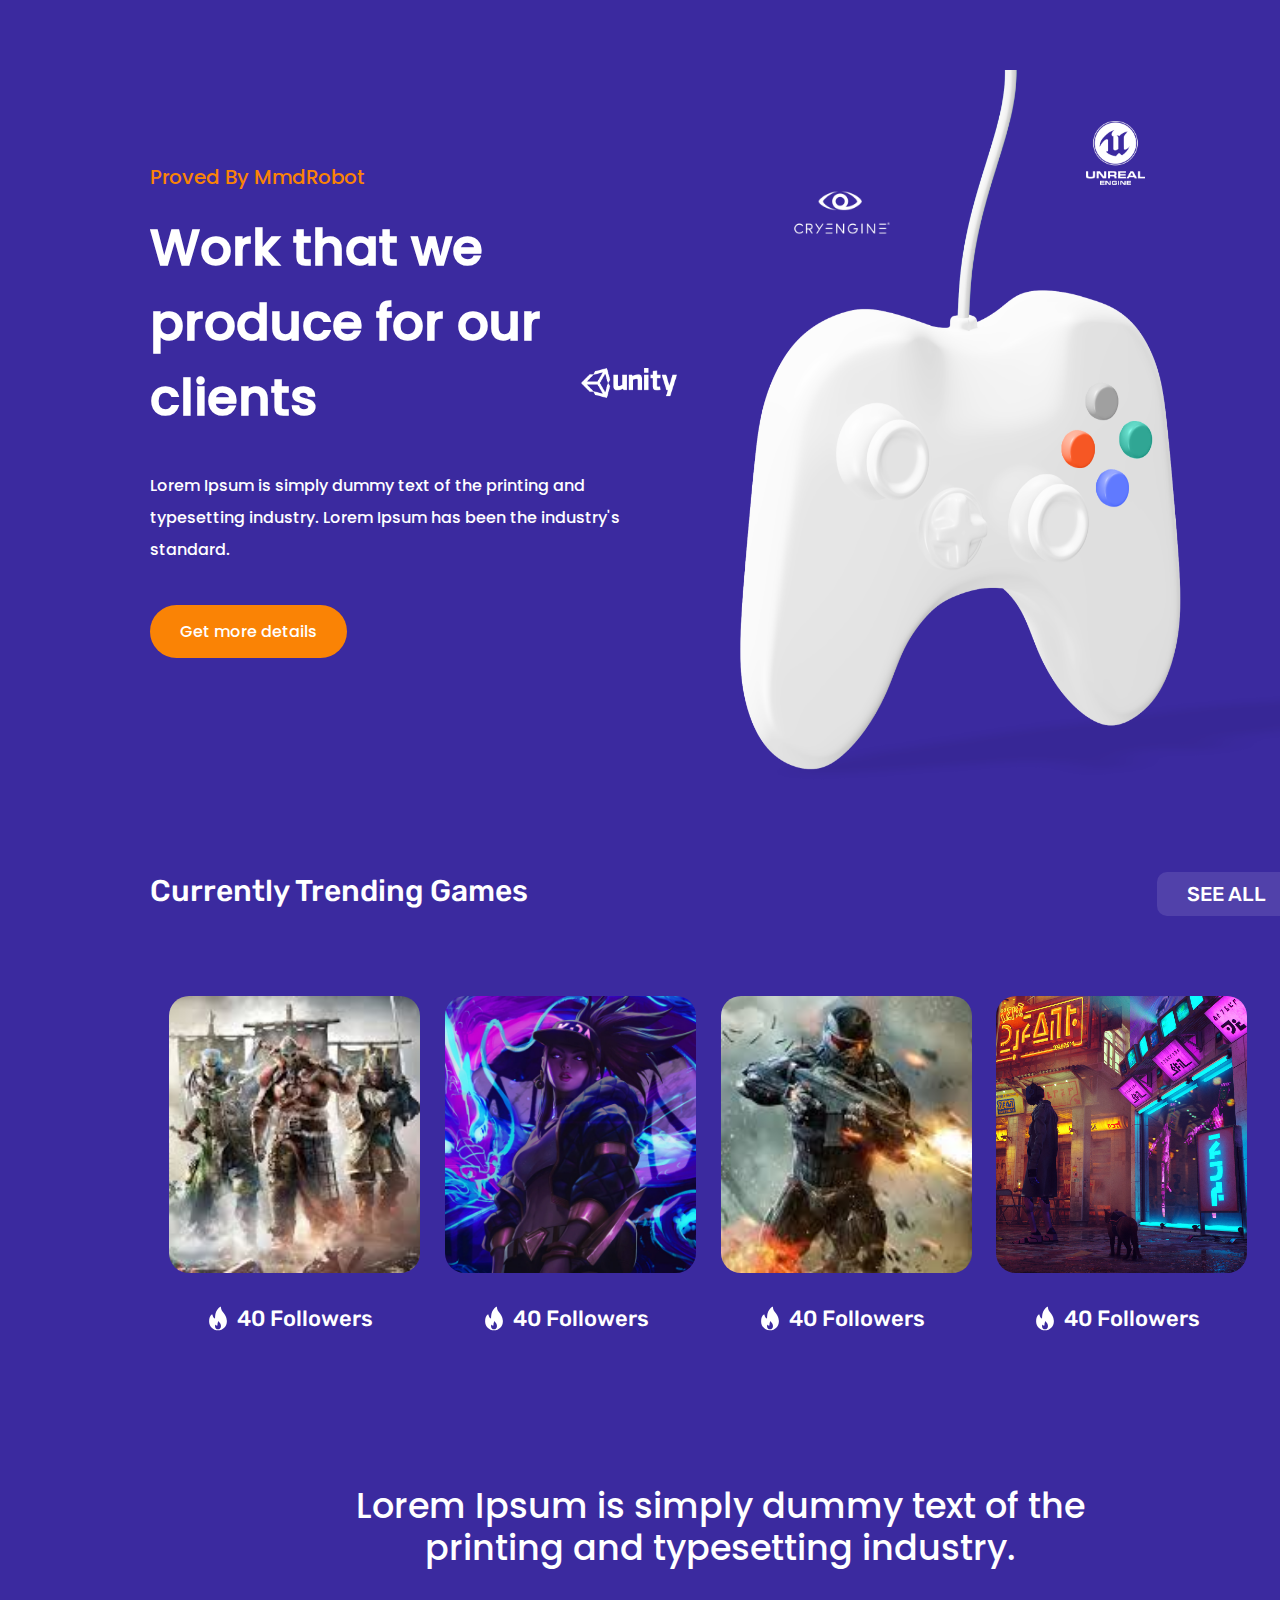
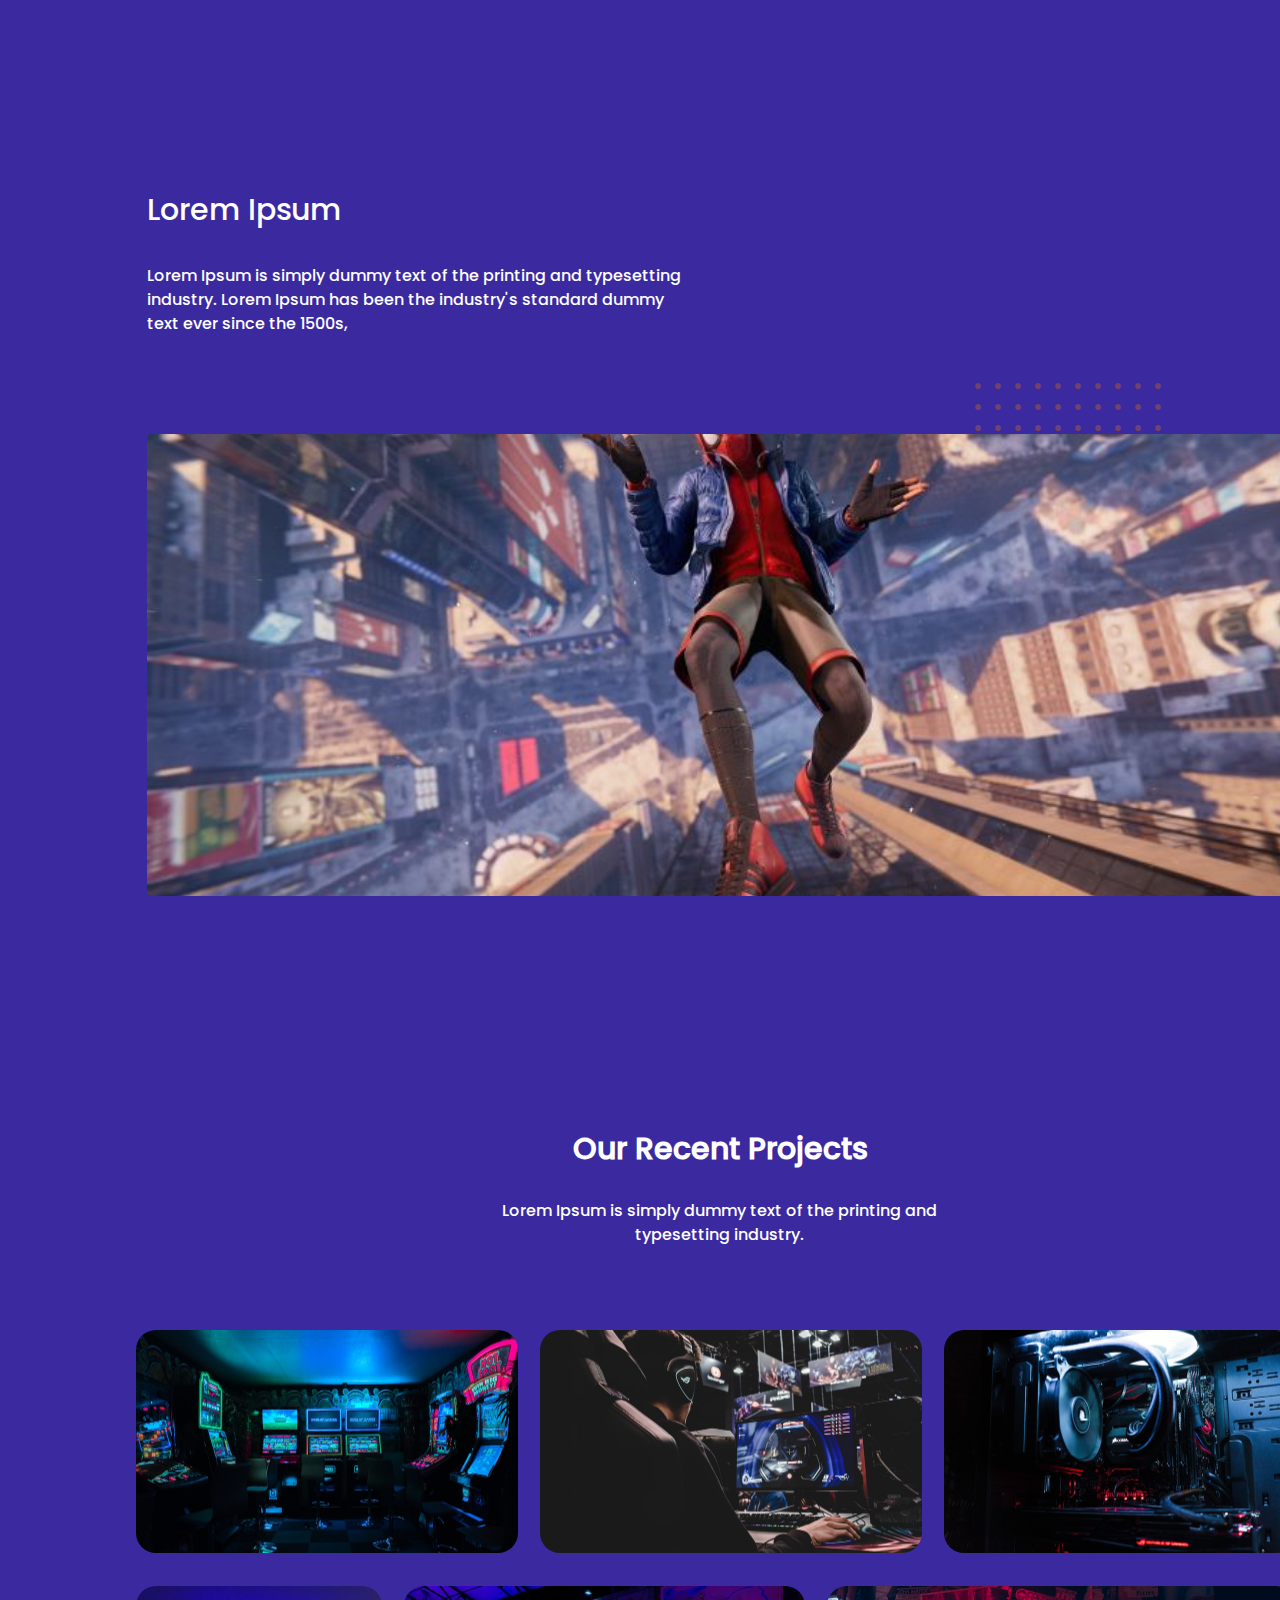
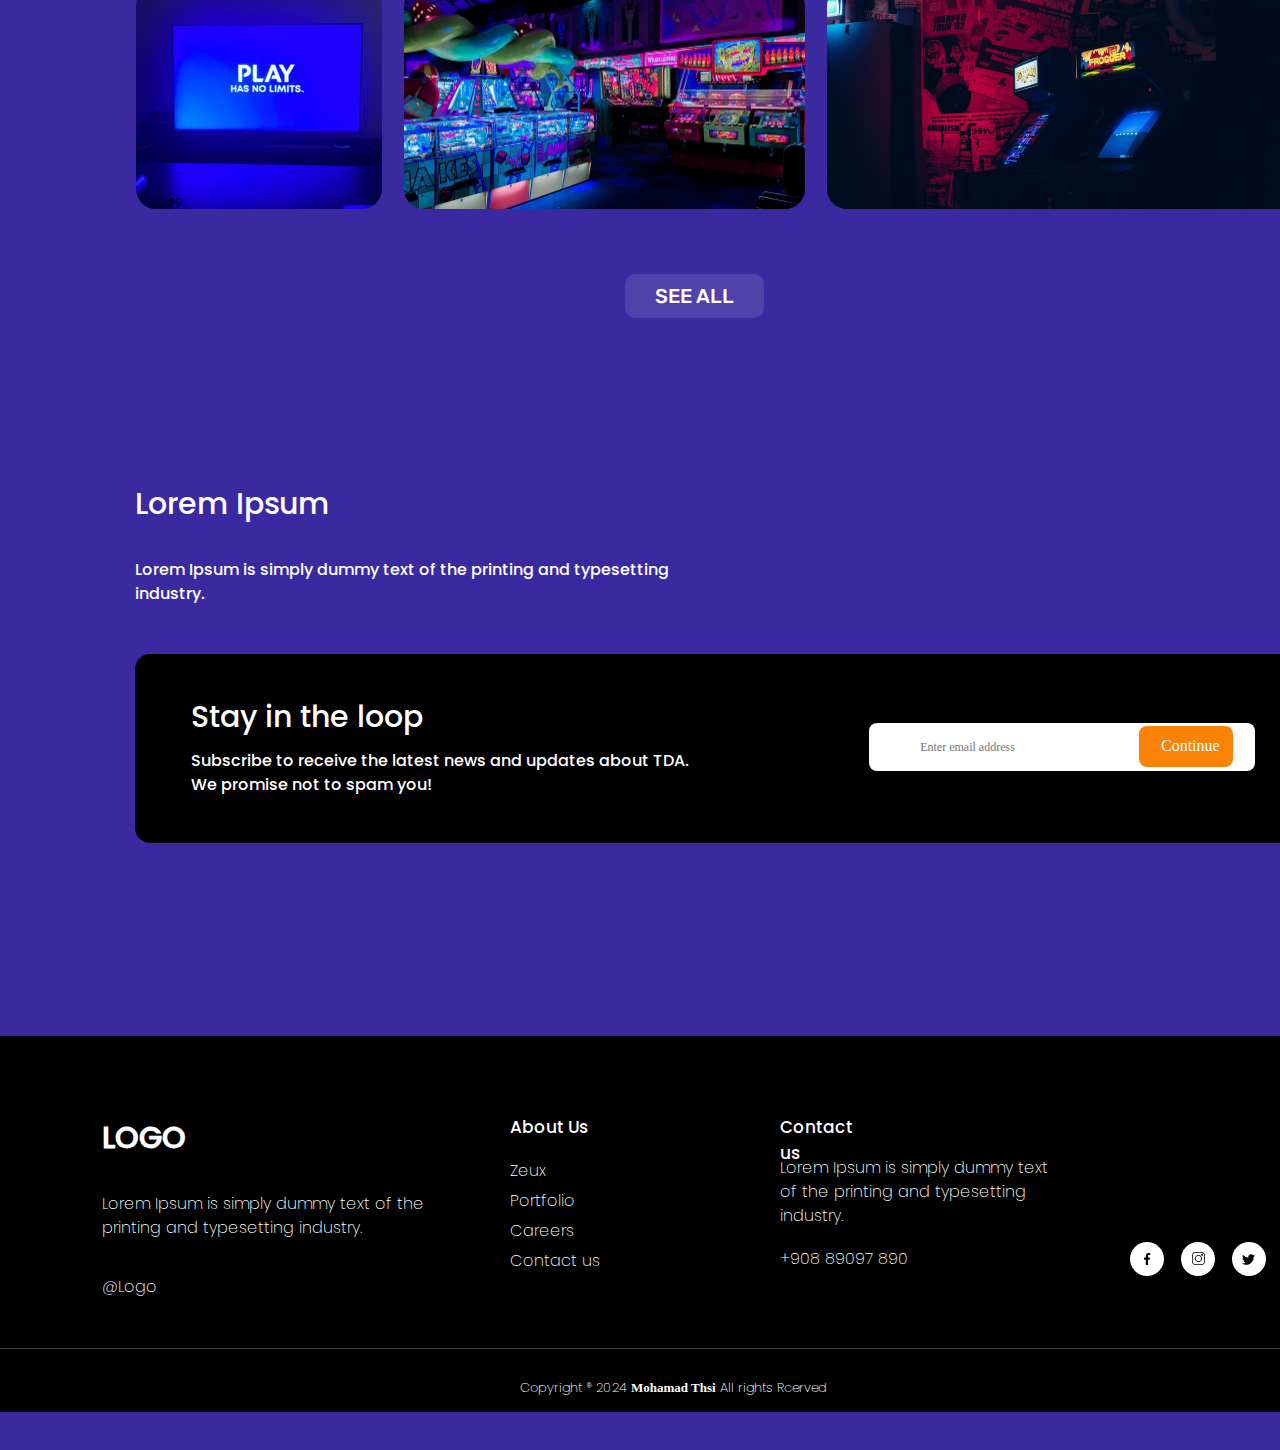
==== commit 9c58ce92: ".middle-text responsive" ====
--- a/index.html
+++ b/index.html
@@ -102,14 +102,14 @@
     </div>
 </div>
 
-<h1 class="middle-text">Lorem Ipsum is simply dummy text of the printing and typesetting industry.</h1>
-<div class="textbox">
+<h1 class="middle-text m-md-10">Lorem Ipsum is simply dummy text of the printing and typesetting industry.</h1>
+<div class="textbox middle-box-md">
     <p class="head">Lorem Ipsum</p>
     <p class="paragraph">Lorem Ipsum is simply dummy text of the printing and typesetting industry. Lorem Ipsum has been
         the industry's standard dummy text ever since the 1500s,</p>
 </div>
 
-<div class="random-dots">
+<div class="d-none d-lg-block random-dots">
     <p class="dot">. . . . . . . . . .</p>
     <p class="dot">. . . . . . . . . .</p>
     <p class="dot">. . . . . . . . . .</p>
--- a/styles/style.css
+++ b/styles/style.css
@@ -541,6 +541,7 @@
     .trend-sm-md{
         margin-left: 420px;
     }
+
 }
 
 @media (max-width: 767.98px){
@@ -562,6 +563,11 @@
         align-items: center;
         justify-content: center;
     }
+    .m-md-10{
+        margin-left: 430px;
+        width: 658px;
+        height: 135px;
+    }
 }
 
 @media (min-width: 992px) and (max-width: 1440px){
